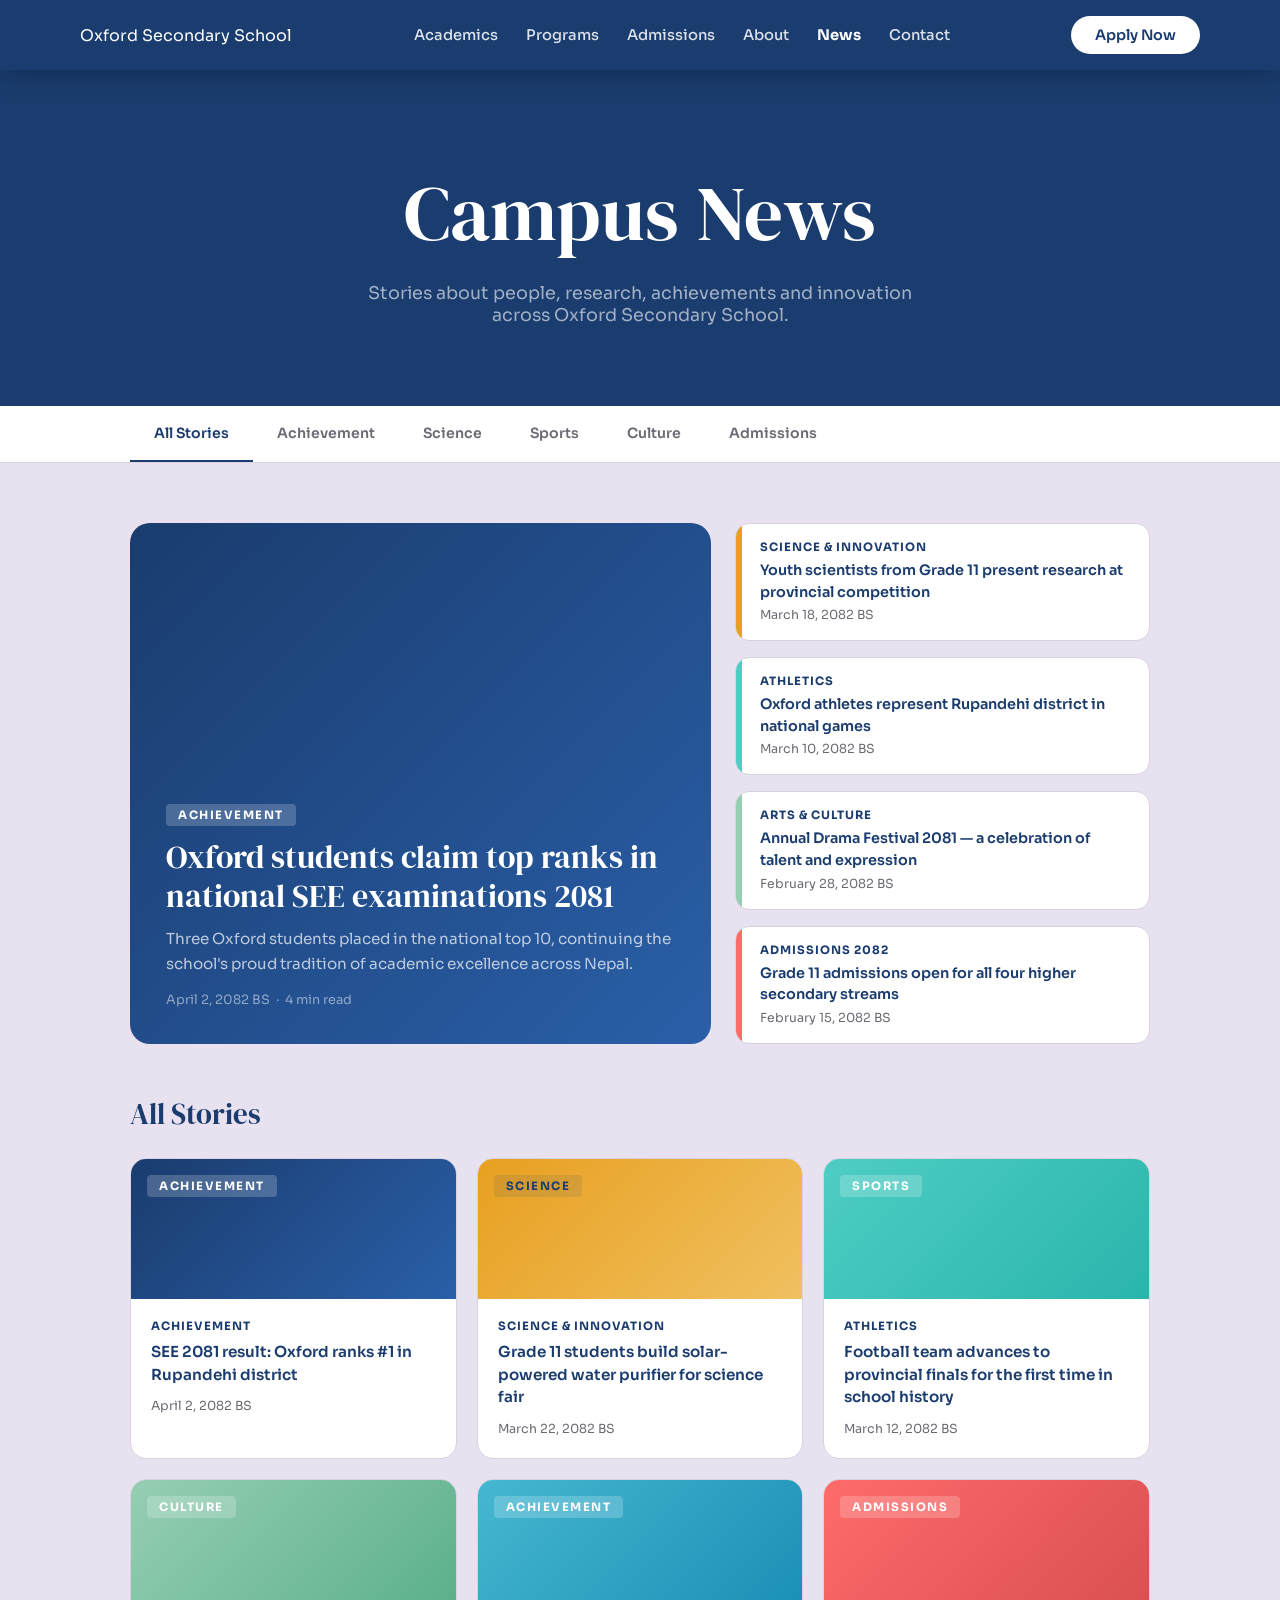
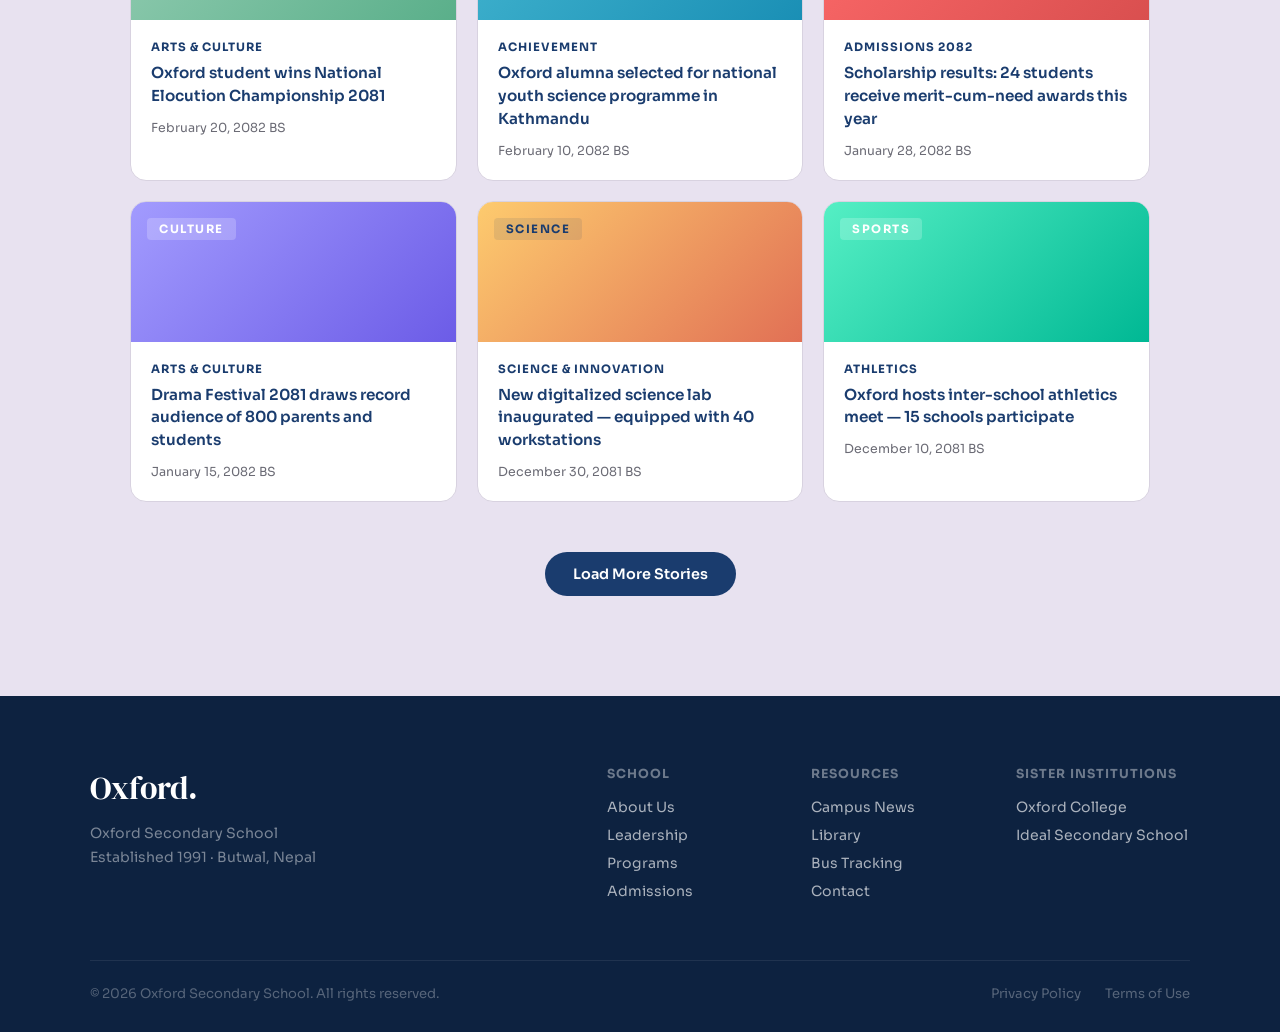
==== news.html @ e087617f "Initial commit" ====
<!DOCTYPE html>
<html lang="en">

<head>
    <meta charset="UTF-8">
    <meta name="viewport" content="width=device-width, initial-scale=1.0">
    <title>Campus News — Oxford Secondary School</title>
    <link rel="preconnect" href="https://fonts.googleapis.com">
    <link rel="preconnect" href="https://fonts.gstatic.com" crossorigin>
    <link
        href="https://fonts.googleapis.com/css2?family=DM+Serif+Display:ital@0;1&family=Sora:wght@300;400;500;600;700&display=swap"
        rel="stylesheet">
    <link rel="stylesheet" href="styles.css">
    <style>
        .news-page-hero {
            background: var(--navy);
            padding: 160px 40px 80px;
            text-align: center;
        }

        .news-page-hero h1 {
            font-size: clamp(3rem, 6vw, 5rem);
            color: white;
            margin-bottom: 16px;
        }

        .news-page-hero p {
            color: rgba(255, 255, 255, 0.6);
            font-size: 1.1rem;
            max-width: 600px;
            margin: 0 auto;
        }

        .filter-bar {
            background: white;
            border-bottom: 1px solid var(--border);
            position: sticky;
            top: 70px;
            z-index: 50;
        }

        .filter-inner {
            max-width: 1100px;
            margin: 0 auto;
            padding: 0 40px;
            display: flex;
            gap: 0;
            overflow-x: auto;
        }

        .filter-btn {
            padding: 18px 24px;
            font-family: var(--font-body);
            font-size: 0.88rem;
            font-weight: 600;
            color: var(--muted);
            border: none;
            background: none;
            border-bottom: 2px solid transparent;
            white-space: nowrap;
            transition: color .2s, border-color .2s;
        }

        .filter-btn:hover {
            color: var(--navy);
        }

        .filter-btn.active {
            color: var(--navy);
            border-bottom-color: var(--navy);
        }

        .news-page-body {
            max-width: 1100px;
            margin: 0 auto;
            padding: 60px 40px 100px;
        }

        .news-featured-row {
            display: grid;
            grid-template-columns: 1.4fr 1fr;
            gap: 24px;
            margin-bottom: 24px;
        }

        .news-featured-img {
            border-radius: 20px;
            overflow: hidden;
            min-height: 380px;
            display: flex;
            flex-direction: column;
            justify-content: flex-end;
            padding: 36px;
            text-decoration: none;
            transition: transform .3s ease;
        }

        .news-featured-img:hover {
            transform: translateY(-4px);
        }

        .news-featured-img h2 {
            color: white;
            font-size: 2rem;
            line-height: 1.2;
        }

        .news-featured-img p {
            color: rgba(255, 255, 255, 0.7);
            margin-top: 12px;
            font-size: 0.95rem;
            line-height: 1.6;
        }

        .news-featured-img .meta {
            color: rgba(255, 255, 255, 0.5);
            font-size: 0.8rem;
            margin-top: 16px;
        }

        .news-sidebar {
            display: flex;
            flex-direction: column;
            gap: 16px;
        }

        .news-sidebar-item {
            display: flex;
            border-radius: 14px;
            overflow: hidden;
            background: white;
            border: 0.5px solid var(--border);
            text-decoration: none;
            color: inherit;
            transition: transform .3s, box-shadow .3s;
        }

        .news-sidebar-item:hover {
            transform: translateX(4px);
            box-shadow: 0 6px 20px rgba(26, 60, 110, 0.07);
        }

        .sidebar-color {
            width: 6px;
            flex-shrink: 0;
        }

        .sidebar-text {
            padding: 16px 18px;
        }

        .sidebar-text .cat {
            font-size: 0.72rem;
            font-weight: 700;
            text-transform: uppercase;
            letter-spacing: 1px;
            color: var(--navy);
            margin-bottom: 6px;
        }

        .sidebar-text h4 {
            font-family: var(--font-body);
            font-weight: 600;
            font-size: 0.9rem;
            color: var(--navy);
            line-height: 1.5;
        }

        .sidebar-text .meta {
            color: var(--muted);
            font-size: 0.78rem;
            margin-top: 6px;
        }

        .all-news-heading {
            font-size: 1.8rem;
            color: var(--navy);
            margin: 50px 0 24px;
        }

        .all-news-grid {
            display: grid;
            grid-template-columns: repeat(3, 1fr);
            gap: 20px;
        }

        .all-news-card {
            background: white;
            border-radius: 16px;
            overflow: hidden;
            border: 0.5px solid var(--border);
            text-decoration: none;
            color: inherit;
            display: block;
            transition: transform .3s, box-shadow .3s;
        }

        .all-news-card:hover {
            transform: translateY(-5px);
            box-shadow: 0 16px 40px rgba(26, 60, 110, 0.08);
        }

        .all-news-card .card-img {
            height: 140px;
            display: flex;
            align-items: flex-end;
            padding: 16px;
        }

        .all-news-card .card-body {
            padding: 20px;
        }

        .all-news-card .card-body .cat {
            font-size: 0.72rem;
            font-weight: 700;
            text-transform: uppercase;
            letter-spacing: 1px;
            color: var(--navy);
            margin-bottom: 8px;
        }

        .all-news-card .card-body h4 {
            font-family: var(--font-body);
            font-weight: 600;
            font-size: 0.95rem;
            color: var(--navy);
            line-height: 1.5;
            margin-bottom: 8px;
        }

        .all-news-card .card-body .meta {
            color: var(--muted);
            font-size: 0.78rem;
        }

        .load-more-wrap {
            text-align: center;
            margin-top: 50px;
        }

        @media(max-width:900px) {
            .news-featured-row {
                grid-template-columns: 1fr;
            }

            .all-news-grid {
                grid-template-columns: repeat(2, 1fr);
            }

            .news-page-hero {
                padding: 140px 24px 60px;
            }
        }

        @media(max-width:600px) {
            .all-news-grid {
                grid-template-columns: 1fr;
            }

            .news-page-body {
                padding: 40px 24px 80px;
            }

            .filter-inner {
                padding: 0 16px;
            }
        }
    </style>
</head>

<body>
    <header class="sticky-nav" id="main-nav">
        <div class="nav-top-bar" id="nav-top-bar">
            <div class="nav-top-inner">
                <span>Information for:</span>
                <a href="#">Students</a><a href="#">Parents</a><a href="#">Alumni</a><a href="#">Staff</a><a
                    href="#">Visitors</a>
            </div>
        </div>
        <div class="nav-main">
            <a href="index.html" class="logo">Oxford Secondary School</a>
            <nav class="nav-links">
                <a href="index.html#programs">Academics</a>
                <a href="index.html#programs">Programs</a>
                <a href="index.html#admissions">Admissions</a>
                <a href="index.html#leadership">About</a>
                <a href="news.html" style="color:white;font-weight:700;">News</a>
                <a href="index.html#contact">Contact</a>
            </nav>
            <a href="index.html#admissions" class="btn-apply">Apply Now</a>
        </div>
    </header>

    <section class="news-page-hero">
        <h1>Campus News</h1>
        <p>Stories about people, research, achievements and innovation across Oxford Secondary School.</p>
    </section>

    <div class="filter-bar">
        <div class="filter-inner">
            <button class="filter-btn active" onclick="filterNews('all',this)">All Stories</button>
            <button class="filter-btn" onclick="filterNews('achievement',this)">Achievement</button>
            <button class="filter-btn" onclick="filterNews('science',this)">Science</button>
            <button class="filter-btn" onclick="filterNews('sports',this)">Sports</button>
            <button class="filter-btn" onclick="filterNews('culture',this)">Culture</button>
            <button class="filter-btn" onclick="filterNews('admissions',this)">Admissions</button>
        </div>
    </div>

    <div class="news-page-body">
        <div class="news-featured-row">
            <a href="#" class="news-featured-img" style="background:linear-gradient(135deg,#1A3C6E 0%,#2a5fa8 100%)">
                <span class="news-category">ACHIEVEMENT</span>
                <h2>Oxford students claim top ranks in national SEE examinations 2081</h2>
                <p>Three Oxford students placed in the national top 10, continuing the school's proud tradition of
                    academic excellence across Nepal.</p>
                <span class="meta">April 2, 2082 BS &nbsp;·&nbsp; 4 min read</span>
            </a>
            <div class="news-sidebar">
                <a href="#" class="news-sidebar-item">
                    <div class="sidebar-color" style="background:#E8A020"></div>
                    <div class="sidebar-text">
                        <p class="cat">Science &amp; Innovation</p>
                        <h4>Youth scientists from Grade 11 present research at provincial competition</h4><span
                            class="meta">March 18, 2082 BS</span>
                    </div>
                </a>
                <a href="#" class="news-sidebar-item">
                    <div class="sidebar-color" style="background:#4ECDC4"></div>
                    <div class="sidebar-text">
                        <p class="cat">Athletics</p>
                        <h4>Oxford athletes represent Rupandehi district in national games</h4><span class="meta">March
                            10, 2082 BS</span>
                    </div>
                </a>
                <a href="#" class="news-sidebar-item">
                    <div class="sidebar-color" style="background:#96CEB4"></div>
                    <div class="sidebar-text">
                        <p class="cat">Arts &amp; Culture</p>
                        <h4>Annual Drama Festival 2081 — a celebration of talent and expression</h4><span
                            class="meta">February 28, 2082 BS</span>
                    </div>
                </a>
                <a href="#" class="news-sidebar-item">
                    <div class="sidebar-color" style="background:#FF6B6B"></div>
                    <div class="sidebar-text">
                        <p class="cat">Admissions 2082</p>
                        <h4>Grade 11 admissions open for all four higher secondary streams</h4><span
                            class="meta">February 15, 2082 BS</span>
                    </div>
                </a>
            </div>
        </div>

        <h2 class="all-news-heading">All Stories</h2>
        <div class="all-news-grid" id="news-grid">
            <a href="#" class="all-news-card" data-category="achievement">
                <div class="card-img" style="background:linear-gradient(135deg,#1A3C6E,#2a5fa8)"><span
                        class="news-category">ACHIEVEMENT</span></div>
                <div class="card-body">
                    <p class="cat">Achievement</p>
                    <h4>SEE 2081 result: Oxford ranks #1 in Rupandehi district</h4><span class="meta">April 2, 2082
                        BS</span>
                </div>
            </a>
            <a href="#" class="all-news-card" data-category="science">
                <div class="card-img" style="background:linear-gradient(135deg,#E8A020,#f0c060)"><span
                        class="news-category" style="color:#1A3C6E;background:rgba(26,60,110,0.1)">SCIENCE</span></div>
                <div class="card-body">
                    <p class="cat">Science &amp; Innovation</p>
                    <h4>Grade 11 students build solar-powered water purifier for science fair</h4><span
                        class="meta">March 22, 2082 BS</span>
                </div>
            </a>
            <a href="#" class="all-news-card" data-category="sports">
                <div class="card-img" style="background:linear-gradient(135deg,#4ECDC4,#2ab5ac)"><span
                        class="news-category">SPORTS</span></div>
                <div class="card-body">
                    <p class="cat">Athletics</p>
                    <h4>Football team advances to provincial finals for the first time in school history</h4><span
                        class="meta">March 12, 2082 BS</span>
                </div>
            </a>
            <a href="#" class="all-news-card" data-category="culture">
                <div class="card-img" style="background:linear-gradient(135deg,#96CEB4,#5aaf8a)"><span
                        class="news-category">CULTURE</span></div>
                <div class="card-body">
                    <p class="cat">Arts &amp; Culture</p>
                    <h4>Oxford student wins National Elocution Championship 2081</h4><span class="meta">February 20,
                        2082 BS</span>
                </div>
            </a>
            <a href="#" class="all-news-card" data-category="achievement">
                <div class="card-img" style="background:linear-gradient(135deg,#45B7D1,#1a8fb5)"><span
                        class="news-category">ACHIEVEMENT</span></div>
                <div class="card-body">
                    <p class="cat">Achievement</p>
                    <h4>Oxford alumna selected for national youth science programme in Kathmandu</h4><span
                        class="meta">February 10, 2082 BS</span>
                </div>
            </a>
            <a href="#" class="all-news-card" data-category="admissions">
                <div class="card-img" style="background:linear-gradient(135deg,#FF6B6B,#d94f4f)"><span
                        class="news-category">ADMISSIONS</span></div>
                <div class="card-body">
                    <p class="cat">Admissions 2082</p>
                    <h4>Scholarship results: 24 students receive merit-cum-need awards this year</h4><span
                        class="meta">January 28, 2082 BS</span>
                </div>
            </a>
            <a href="#" class="all-news-card" data-category="culture">
                <div class="card-img" style="background:linear-gradient(135deg,#A29BFE,#6c5ce7)"><span
                        class="news-category">CULTURE</span></div>
                <div class="card-body">
                    <p class="cat">Arts &amp; Culture</p>
                    <h4>Drama Festival 2081 draws record audience of 800 parents and students</h4><span
                        class="meta">January 15, 2082 BS</span>
                </div>
            </a>
            <a href="#" class="all-news-card" data-category="science">
                <div class="card-img" style="background:linear-gradient(135deg,#FDCB6E,#e17055)"><span
                        class="news-category" style="color:#1A3C6E;background:rgba(26,60,110,0.1)">SCIENCE</span></div>
                <div class="card-body">
                    <p class="cat">Science &amp; Innovation</p>
                    <h4>New digitalized science lab inaugurated — equipped with 40 workstations</h4><span
                        class="meta">December 30, 2081 BS</span>
                </div>
            </a>
            <a href="#" class="all-news-card" data-category="sports">
                <div class="card-img" style="background:linear-gradient(135deg,#55efc4,#00b894)"><span
                        class="news-category">SPORTS</span></div>
                <div class="card-body">
                    <p class="cat">Athletics</p>
                    <h4>Oxford hosts inter-school athletics meet — 15 schools participate</h4><span
                        class="meta">December 10, 2081 BS</span>
                </div>
            </a>
        </div>
        <div class="load-more-wrap">
            <button class="btn-primary" onclick="alert('More stories coming soon!')">Load More Stories</button>
        </div>
    </div>

    <footer class="site-footer">
        <div class="footer-inner">
            <div class="footer-brand"><span class="logo-footer">Oxford.</span>
                <p>Oxford Secondary School<br>Established 1991 · Butwal, Nepal</p>
            </div>
            <div class="footer-links">
                <div class="footer-col">
                    <h4>School</h4><a href="index.html#about">About Us</a><a
                        href="index.html#leadership">Leadership</a><a href="index.html#programs">Programs</a><a
                        href="index.html#admissions">Admissions</a>
                </div>
                <div class="footer-col">
                    <h4>Resources</h4><a href="news.html">Campus News</a><a href="#">Library</a><a href="#">Bus
                        Tracking</a><a href="index.html#contact">Contact</a>
                </div>
                <div class="footer-col">
                    <h4>Sister Institutions</h4><a href="#">Oxford College</a><a href="#">Ideal Secondary School</a>
                </div>
            </div>
        </div>
        <div class="footer-bottom">
            <p>&copy; 2026 Oxford Secondary School. All rights reserved.</p>
            <div class="footer-bottom-links"><a href="#">Privacy Policy</a><a href="#">Terms of Use</a></div>
        </div>
    </footer>

    <script src="script.js"></script>
    <script>
        document.addEventListener("DOMContentLoaded", () => {
            const intro = document.getElementById("intro");
            if (intro) intro.style.display = "none";
            const hp = document.getElementById("homepage");
            if (hp) hp.style.transform = "none";
            const nav = document.getElementById("main-nav");
            if (nav) { nav.classList.remove("transparent"); nav.classList.add("scrolled"); }

        });
        function filterNews(category, btn) {
            document.querySelectorAll(".filter-btn").forEach(b => b.classList.remove("active"));
            btn.classList.add("active");
            document.querySelectorAll(".all-news-card").forEach(card => {
                card.style.display = (category === "all" || card.dataset.category === category) ? "block" : "none";
            });
        }
    </script>
</body>

</html>
---- styles.css ----
/* ============================================================
   OXFORD SECONDARY SCHOOL — styles.css
   ============================================================ */

:root {
  --bg: #E8E2F0;
  --card: #FFFFFF;
  --navy: #1A3C6E;
  --navy-dark: #0D2240;
  --gold: #E8A020;
  --muted: #6B6B75;
  --border: #D8D2E0;
  --font-heading: 'DM Serif Display', serif;
  --font-body: 'Sora', sans-serif;
  --nav-h-top: 44px;
  --nav-h-main: 70px;
}

/* ===================== RESET ===================== */
*,
*::before,
*::after {
  margin: 0;
  padding: 0;
  box-sizing: border-box;
}

html {
  scroll-behavior: smooth;
}

body {
  font-family: var(--font-body);
  background-color: var(--bg);
  color: var(--navy);
  overflow-x: hidden;
  -webkit-font-smoothing: antialiased;
}

h1,
h2,
h3 {
  font-family: var(--font-heading);
  font-weight: 400;
}

a {
  text-decoration: none;
  color: inherit;
}

img {
  max-width: 100%;
  display: block;
}



/* ===================== INTRO OVERLAY ===================== */
.intro-layer {
  position: fixed;
  top: 0;
  left: 0;
  width: 100vw;
  height: 100vh;
  z-index: 1000;
  pointer-events: none;
}

.intro-layer svg {
  transform-origin: center center;
  will-change: transform;
}

/* ===================== HOMEPAGE WRAPPER ===================== */
.homepage {
  min-height: 100vh;
}

/* ===================== STICKY NAV ===================== */
.sticky-nav {
  position: fixed;
  top: 0;
  left: 0;
  width: 100%;
  z-index: 500;
  transition: background 0.35s ease, box-shadow 0.35s ease;
}

/* Top info bar */
.nav-top-bar {
  background: transparent;
  color: rgba(255, 255, 255, 0.85);
  font-size: 0.82rem;
  font-weight: 500;
  transition: max-height 0.35s ease, opacity 0.35s ease, background 0.35s ease;
  max-height: var(--nav-h-top);
  overflow: hidden;
}

.nav-top-inner {
  max-width: 1200px;
  margin: 0 auto;
  padding: 0 40px;
  height: var(--nav-h-top);
  display: flex;
  align-items: center;
  justify-content: center;
  gap: 20px;
}

.nav-top-bar span {
  background: var(--navy-dark);
  padding: 4px 12px;
  border-radius: 20px;
  color: white;
  font-weight: 600;
}

.nav-top-bar a {
  color: rgba(255, 255, 255, 0.85);
  font-weight: 500;
  transition: color .2s;
}

.nav-top-bar a:hover {
  color: white;
}

/* Main nav bar */
.nav-main {
  max-width: 1200px;
  margin: 0 auto;
  padding: 0 40px;
  height: var(--nav-h-main);
  display: flex;
  align-items: center;
  justify-content: space-between;
  gap: 30px;
}

/* Nav states: transparent over hero */
.sticky-nav.transparent {
  background: transparent;
}

.sticky-nav.transparent .nav-top-bar {
  background: rgba(0, 0, 0, 0.45);
}

/* Nav state: scrolled — solid navy */
.sticky-nav.scrolled {
  background: var(--navy);
  box-shadow: 0 4px 30px rgba(0, 0, 0, 0.25);
}

.sticky-nav.scrolled .nav-top-bar {
  max-height: 0;
  opacity: 0;
}

.sticky-nav.scrolled .logo {
  color: white;
}

.sticky-nav.scrolled .nav-links a {
  color: rgba(255, 255, 255, 0.85);
}

.sticky-nav.scrolled .nav-links a:hover {
  color: white;
}

.sticky-nav.scrolled .btn-apply {
  background: white;
  color: var(--navy);
}

/* Logo */
.logo {
  display: flex;
  align-items: center;
}

.nav-logo {
  height: 44px;
  object-fit: contain;
}

/* Nav links */
.nav-links {
  display: flex;
  gap: 28px;
  font-size: 0.92rem;
  font-weight: 500;
}

.nav-links a {
  color: rgba(255, 255, 255, 0.9);
  transition: opacity 0.2s;
}

.nav-links a:hover {
  opacity: 0.7;
}

/* Apply button */
.btn-apply {
  background: white;
  color: var(--navy);
  padding: 10px 24px;
  border-radius: 50px;
  font-weight: 600;
  font-size: 0.9rem;
  white-space: nowrap;
  transition: transform .2s, background .35s, color .35s, box-shadow .2s;
}

.btn-apply:hover {
  transform: translateY(-2px);
  box-shadow: 0 6px 20px rgba(0, 0, 0, 0.2);
}

/* ===================== HERO SECTION ===================== */
.hero-section {
  position: relative;
  width: 100%;
  height: 100vh;
  min-height: 600px;
  overflow: hidden;
  display: flex;
  align-items: center;
  justify-content: center;
  padding-bottom: 0;
}

.hero-video-wrap {
  position: absolute;
  inset: 0;
  z-index: 0;
}

.hero-video {
  width: 100%;
  height: 100%;
  object-fit: cover;
  display: block;
}

/* Fallback gradient when no video */
.hero-video-fallback {
  position: absolute;
  inset: 0;
  background: linear-gradient(160deg, #0D2240 0%, #1A3C6E 45%, #2a5fa8 100%);
  z-index: -1;
}

.hero-overlay {
  position: absolute;
  inset: 0;
  background: linear-gradient(to bottom,
      rgba(0, 0, 0, 0.25) 0%,
      rgba(0, 0, 0, 0.15) 50%,
      rgba(0, 0, 0, 0.6) 100%);
  z-index: 1;
}

.hero-text {
  position: relative;
  z-index: 2;
  padding: 0 8%;
  text-align: center;
  will-change: transform;
}

.hero-text h1 {
  font-family: var(--font-heading);
  font-size: clamp(3.5rem, 8vw, 8rem);
  color: white;
  line-height: 1.0;
  text-shadow: 0 4px 30px rgba(0, 0, 0, 0.3);
  letter-spacing: -0.01em;
}

/* ===================== MISSION SECTION ===================== */
.mission-section {
  background: white;
  padding: 100px 20px;
}

.mission-inner {
  max-width: 820px;
  margin: 0 auto;
  text-align: center;
}

.mission-inner h2 {
  font-size: clamp(2.2rem, 4vw, 3.5rem);
  margin-bottom: 32px;
  color: var(--navy);
}

.mission-inner p {
  font-size: 1.2rem;
  line-height: 1.8;
  color: #333;
}

/* ===================== STATS SECTION ===================== */
.stats-section {
  background: var(--bg);
  padding: 60px 40px;
  border-top: 1px solid var(--border);
  border-bottom: 1px solid var(--border);
}

.stats-grid {
  max-width: 1000px;
  margin: 0 auto;
  display: grid;
  grid-template-columns: repeat(4, 1fr);
  gap: 20px;
  text-align: center;
}

.stat-item h3 {
  font-size: 2.8rem;
  color: var(--navy);
}

.stat-item p {
  font-size: 0.82rem;
  text-transform: uppercase;
  letter-spacing: 1px;
  color: var(--muted);
  font-weight: 600;
  margin-top: 6px;
}

/* ===================== PROGRAMS SECTION ===================== */
.programs-section {
  background: var(--navy);
  padding: 100px 40px;
  color: white;
}

.section-header {
  max-width: 1100px;
  margin: 0 auto 50px;
}

.programs-section .section-header h2 {
  font-size: clamp(2rem, 3.5vw, 3rem);
  color: white;
  margin-bottom: 12px;
}

.programs-section .section-header p {
  color: rgba(255, 255, 255, 0.7);
  font-size: 1.05rem;
}

.programs-grid {
  max-width: 1100px;
  margin: 0 auto;
  display: grid;
  grid-template-columns: repeat(4, 1fr);
  gap: 24px;
}

/* Uiverse Card Styles */
.uiverse-card {
  --font-color: #323232;
  --font-color-sub: #666;
  --bg-color: #fff;
  --main-color: #323232;
  --main-focus: var(--navy);
  width: 100%;
  height: 100%;
  background: var(--bg-color);
  border: 2px solid var(--main-color);
  box-shadow: 4px 4px var(--main-color);
  border-radius: 5px;
  display: flex;
  flex-direction: column;
  justify-content: flex-start;
  padding: 24px;
  gap: 12px;
  font-family: var(--font-body);
  transition: all 0.2s ease;
  color: var(--font-color);
}

.uiverse-card:hover {
  transform: translateY(-4px);
  box-shadow: 6px 6px var(--main-color);
}

.uiverse-card.wide {
  grid-column: span 4;
}

.uiverse-card .card-img {
  display: flex;
  align-items: center;
  justify-content: flex-start;
  margin-bottom: 8px;
}

.uiverse-card .card-img .img {
  width: 40px;
  height: 40px;
  border-radius: 5px;
  border: 2px solid var(--main-color);
  box-shadow: 2px 2px var(--main-color);
}

.uiverse-card .card-title {
  font-size: 1.15rem;
  font-weight: 700;
  text-align: left;
  line-height: 1.3;
}

.uiverse-card .card-subtitle {
  font-size: 0.95rem;
  font-weight: 500;
  color: var(--font-color-sub);
  line-height: 1.5;
}

.stream-tags {
  display: flex;
  flex-wrap: wrap;
  gap: 8px;
  margin-top: auto;
  padding-top: 10px;
}

.stream-tags span {
  background: white;
  color: var(--navy);
  border: 2px solid var(--main-color);
  box-shadow: 2px 2px var(--main-color);
  padding: 6px 16px;
  border-radius: 4px;
  font-size: 0.82rem;
  font-weight: 700;
}

/* ===================== CO-CURRICULAR ===================== */
.cocurr-section {
  background: var(--navy);
  padding: 100px 40px;
  color: white;
}

.cocurr-inner {
  max-width: 1100px;
  margin: 0 auto;
  display: grid;
  grid-template-columns: 1fr 1fr;
  gap: 80px;
  align-items: center;
}

.cocurr-text .label-pill {
  display: inline-block;
  background: rgba(255, 255, 255, 0.15);
  color: rgba(255, 255, 255, 0.9);
  padding: 6px 16px;
  border-radius: 50px;
  font-size: 0.78rem;
  font-weight: 600;
  letter-spacing: 1px;
  text-transform: uppercase;
  margin-bottom: 20px;
}

.cocurr-text h2 {
  font-size: clamp(2rem, 3vw, 2.8rem);
  color: white;
  margin-bottom: 20px;
}

.cocurr-text p {
  color: rgba(255, 255, 255, 0.75);
  font-size: 1.05rem;
  line-height: 1.8;
  margin-bottom: 30px;
}

.activity-list {
  display: flex;
  flex-wrap: wrap;
  gap: 10px;
}

.activity-list span {
  background: rgba(255, 255, 255, 0.1);
  color: rgba(255, 255, 255, 0.85);
  border: 1px solid rgba(255, 255, 255, 0.2);
  padding: 7px 18px;
  border-radius: 50px;
  font-size: 0.85rem;
  font-weight: 500;
}

.cocurr-visual {
  display: grid;
  grid-template-columns: 1fr 1fr;
  gap: 20px;
}

/* ===================== ADMISSIONS ===================== */
.admissions-section {
  background: var(--bg);
  padding: 100px 40px;
}

.admissions-inner {
  max-width: 1100px;
  margin: 0 auto;
  display: grid;
  grid-template-columns: 1fr 1fr;
  gap: 80px;
  align-items: start;
}

.label-pill {
  display: inline-block;
  background: var(--navy);
  color: white;
  padding: 6px 16px;
  border-radius: 50px;
  font-size: 0.78rem;
  font-weight: 600;
  letter-spacing: 1px;
  text-transform: uppercase;
  margin-bottom: 20px;
}

.label-pill.light {
  background: rgba(26, 60, 110, 0.1);
  color: var(--navy);
}

.label-pill.dark-pill {
  background: var(--navy-dark);
  color: white;
}

.admit-text h2 {
  font-size: clamp(2rem, 3vw, 2.8rem);
  margin-bottom: 20px;
  color: var(--navy);
}

.admit-text p {
  color: var(--muted);
  font-size: 1.05rem;
  line-height: 1.8;
  margin-bottom: 30px;
}

.admit-actions {
  display: flex;
  gap: 14px;
  flex-wrap: wrap;
}

.btn-primary {
  display: inline-block;
  background: var(--navy);
  color: white;
  padding: 13px 28px;
  border-radius: 50px;
  font-weight: 600;
  font-size: 0.9rem;
  transition: transform .2s, background .2s, box-shadow .2s;
  border: none;
  font-family: var(--font-body);
}

.btn-primary:hover {
  transform: translateY(-2px);
  background: var(--navy-dark);
  box-shadow: 0 6px 20px rgba(26, 60, 110, 0.2);
}

.btn-primary.large {
  padding: 16px 36px;
  font-size: 1rem;
}

.btn-outline-dark {
  display: inline-block;
  border: 1.5px solid var(--navy);
  color: var(--navy);
  padding: 13px 28px;
  border-radius: 50px;
  font-weight: 600;
  font-size: 0.9rem;
  transition: background .2s, color .2s;
}

.btn-outline-dark:hover {
  background: var(--navy);
  color: white;
}

.btn-ghost {
  display: inline-block;
  color: rgba(255, 255, 255, 0.7);
  font-size: 0.95rem;
  font-weight: 500;
  transition: color .2s;
}

.btn-ghost:hover {
  color: white;
}

.admit-steps {
  display: flex;
  flex-direction: column;
  gap: 24px;
  padding-top: 10px;
}

.step {
  display: flex;
  align-items: flex-start;
  gap: 20px;
  padding: 24px;
  background: white;
  border-radius: 14px;
  border: 0.5px solid var(--border);
  transition: transform .2s, box-shadow .2s;
}

.step:hover {
  transform: translateX(6px);
  box-shadow: 0 6px 20px rgba(26, 60, 110, 0.06);
}

.step span {
  font-family: var(--font-heading);
  font-size: 2rem;
  color: var(--gold);
  line-height: 1;
  flex-shrink: 0;
  width: 44px;
}

.step p {
  color: var(--navy);
  font-weight: 500;
  font-size: 0.95rem;
  line-height: 1.5;
  padding-top: 6px;
}

/* ===================== LEADERSHIP ===================== */
.leadership-section {
  background: white;
  padding: 100px 40px;
}

.leadership-grid {
  max-width: 1100px;
  margin: 0 auto;
  display: grid;
  grid-template-columns: repeat(3, 1fr);
  gap: 24px;
}

.leader-card {
  background: var(--bg);
  border-radius: 20px;
  padding: 40px 30px;
  text-align: center;
  border: 0.5px solid var(--border);
  transition: transform .3s ease, box-shadow .3s ease;
}

.leader-card:hover {
  transform: translateY(-6px);
  box-shadow: 0 16px 40px rgba(26, 60, 110, 0.08);
}

.leader-card.featured {
  background: var(--navy);
  border-color: var(--navy);
}

.leader-card.featured .leader-info h3 {
  color: white;
}

.leader-card.featured .leader-info .role {
  color: rgba(255, 255, 255, 0.7);
}

.avatar-wrap {
  width: 110px;
  height: 110px;
  margin: 0 auto 24px;
  border-radius: 50%;
  overflow: hidden;
  border: 3px solid white;
  box-shadow: 0 6px 20px rgba(0, 0, 0, 0.1);
}

.avatar {
  width: 100%;
  height: 100%;
}

.leader-info h3 {
  font-family: var(--font-body);
  font-weight: 600;
  font-size: 1.1rem;
  color: var(--navy);
  margin-bottom: 6px;
}

.leader-info .role {
  font-size: 0.88rem;
  color: var(--muted);
  font-weight: 500;
}

/* ===================== CAMPUS NEWS ===================== */
.news-section {
  background: var(--bg);
  padding: 100px 40px;
}

.news-grid {
  max-width: 1100px;
  margin: 0 auto 40px;
  display: grid;
  grid-template-columns: 1fr 1fr;
  grid-template-rows: auto;
  gap: 20px;
}

.news-card {
  display: block;
  border-radius: 16px;
  overflow: hidden;
  background: white;
  border: 0.5px solid var(--border);
  transition: transform .3s ease, box-shadow .3s ease;
  text-decoration: none;
  color: inherit;
}

.news-card:hover {
  transform: translateY(-5px);
  box-shadow: 0 16px 40px rgba(26, 60, 110, 0.08);
}

.news-card.featured-news {
  grid-row: span 2;
}

.news-img-wrap {
  width: 100%;
  min-height: 280px;
  display: flex;
  flex-direction: column;
  justify-content: flex-end;
  padding: 28px;
  position: relative;
}

.news-img-wrap.small {
  min-height: 110px;
}

.news-category {
  display: inline-block;
  background: rgba(255, 255, 255, 0.2);
  color: white;
  font-size: 0.72rem;
  font-weight: 700;
  letter-spacing: 1.5px;
  padding: 4px 12px;
  border-radius: 4px;
  margin-bottom: 12px;
  align-self: flex-start;
}

.news-category.dark {
  color: var(--navy);
  background: rgba(26, 60, 110, 0.1);
}

.news-card.featured-news .news-img-wrap h3 {
  color: white;
  font-size: 1.7rem;
  line-height: 1.2;
  text-shadow: 0 2px 10px rgba(0, 0, 0, 0.3);
}

.news-body {
  padding: 20px 24px;
}

.news-cat-text {
  font-size: 0.78rem;
  font-weight: 700;
  text-transform: uppercase;
  letter-spacing: 1px;
  color: var(--navy);
  margin-bottom: 8px;
}

.news-body h4 {
  font-family: var(--font-body);
  font-weight: 600;
  font-size: 0.95rem;
  color: var(--navy);
  line-height: 1.5;
}

.news-cta {
  text-align: center;
}

/* ===================== BUS BANNER ===================== */
.bus-banner {
  background: var(--gold);
  padding: 60px 40px;
}

.bus-inner {
  max-width: 1100px;
  margin: 0 auto;
  display: flex;
  align-items: center;
  justify-content: space-between;
  gap: 40px;
}

.bus-text h2 {
  font-size: clamp(1.8rem, 3vw, 2.6rem);
  color: var(--navy);
  margin-bottom: 8px;
}

.bus-text p {
  color: rgba(26, 60, 110, 0.75);
  font-size: 1rem;
  max-width: 500px;
}

.btn-secondary {
  background: var(--navy);
  color: white;
  padding: 14px 32px;
  border-radius: 50px;
  font-weight: 600;
  font-size: 0.9rem;
  border: none;
  font-family: var(--font-body);
  white-space: nowrap;
  flex-shrink: 0;
  transition: transform .2s, box-shadow .2s;
}

.btn-secondary:hover {
  transform: translateY(-2px);
  box-shadow: 0 6px 20px rgba(0, 0, 0, 0.15);
}

/* ===================== CONTACT ===================== */
.contact-section {
  background: var(--navy);
  padding: 100px 40px;
  color: white;
}

.contact-inner {
  max-width: 1100px;
  margin: 0 auto;
  display: grid;
  grid-template-columns: 1fr 1fr;
  gap: 80px;
  align-items: center;
}

.contact-text h2 {
  font-size: clamp(2rem, 3.5vw, 3rem);
  color: white;
  margin-bottom: 12px;
}

.contact-text>p {
  color: rgba(255, 255, 255, 0.6);
  font-size: 1rem;
  line-height: 1.7;
  margin-bottom: 36px;
}

.contact-details {
  display: flex;
  flex-direction: column;
  gap: 20px;
}

.contact-item {
  display: flex;
  flex-direction: column;
  gap: 4px;
}

.contact-item strong {
  font-size: 0.78rem;
  text-transform: uppercase;
  letter-spacing: 1px;
  color: rgba(255, 255, 255, 0.5);
  font-weight: 600;
}

.contact-item a {
  color: white;
  font-size: 1rem;
  font-weight: 400;
  transition: opacity .2s;
}

.contact-item a:hover {
  opacity: 0.7;
}

.contact-cta {
  display: flex;
  flex-direction: column;
  gap: 16px;
  align-items: flex-start;
}

.contact-cta .btn-primary {
  background: white;
  color: var(--navy);
}

.contact-cta .btn-primary:hover {
  background: var(--bg);
}

/* ===================== FOOTER ===================== */
.site-footer {
  background: var(--navy-dark);
  padding: 70px 40px 30px;
}

.footer-inner {
  max-width: 1100px;
  margin: 0 auto 50px;
  display: grid;
  grid-template-columns: 1.5fr 2fr;
  gap: 80px;
}

.footer-brand .logo-footer {
  font-family: var(--font-heading);
  font-size: 2rem;
  color: white;
  display: block;
  margin-bottom: 12px;
}

.footer-brand p {
  color: rgba(255, 255, 255, 0.45);
  font-size: 0.88rem;
  line-height: 1.7;
}

.footer-links {
  display: grid;
  grid-template-columns: repeat(3, 1fr);
  gap: 30px;
}

.footer-col h4 {
  font-family: var(--font-body);
  font-size: 0.78rem;
  font-weight: 700;
  letter-spacing: 1px;
  text-transform: uppercase;
  color: rgba(255, 255, 255, 0.4);
  margin-bottom: 16px;
}

.footer-col a {
  display: block;
  color: rgba(255, 255, 255, 0.65);
  font-size: 0.88rem;
  margin-bottom: 10px;
  transition: color .2s;
}

.footer-col a:hover {
  color: white;
}

.footer-bottom {
  max-width: 1100px;
  margin: 0 auto;
  padding-top: 24px;
  border-top: 1px solid rgba(255, 255, 255, 0.08);
  display: flex;
  justify-content: space-between;
  align-items: center;
}

.footer-bottom p {
  color: rgba(255, 255, 255, 0.3);
  font-size: 0.82rem;
}

.footer-bottom-links {
  display: flex;
  gap: 24px;
}

.footer-bottom-links a {
  color: rgba(255, 255, 255, 0.3);
  font-size: 0.82rem;
  transition: color .2s;
}

.footer-bottom-links a:hover {
  color: rgba(255, 255, 255, 0.6);
}

/* ===================== RESPONSIVE ===================== */
@media (max-width: 1000px) {
  .programs-grid {
    grid-template-columns: repeat(2, 1fr);
  }

  .uiverse-card.wide {
    grid-column: span 2;
  }

  .cocurr-inner {
    grid-template-columns: 1fr;
    gap: 50px;
  }

  .admissions-inner {
    grid-template-columns: 1fr;
    gap: 50px;
  }

  .contact-inner {
    grid-template-columns: 1fr;
    gap: 50px;
  }

  .footer-inner {
    grid-template-columns: 1fr;
    gap: 40px;
  }

  .stats-grid {
    grid-template-columns: repeat(2, 1fr);
  }

  .leadership-grid {
    grid-template-columns: 1fr 1fr;
  }

  .news-grid {
    grid-template-columns: 1fr;
  }

  .news-card.featured-news {
    grid-row: span 1;
  }
}

@media (max-width: 700px) {
  .nav-links {
    display: none;
  }

  .nav-main {
    padding: 0 20px;
  }

  .nav-top-inner {
    padding: 0 20px;
  }

  .hero-text h1 {
    font-size: 3rem;
  }

  .hero-text {
    padding: 0 5%;
    text-align: center;
  }

  .programs-grid {
    grid-template-columns: 1fr;
  }

  .uiverse-card.wide {
    grid-column: span 1;
  }

  .leadership-grid {
    grid-template-columns: 1fr;
  }

  .bus-inner {
    flex-direction: column;
    text-align: center;
  }

  .footer-links {
    grid-template-columns: 1fr 1fr;
  }

  .footer-bottom {
    flex-direction: column;
    gap: 12px;
    text-align: center;
  }

  .mission-section,
  .programs-section,
  .cocurr-section,
  .admissions-section,
  .leadership-section,
  .news-section,
  .contact-section {
    padding: 70px 24px;
  }
}
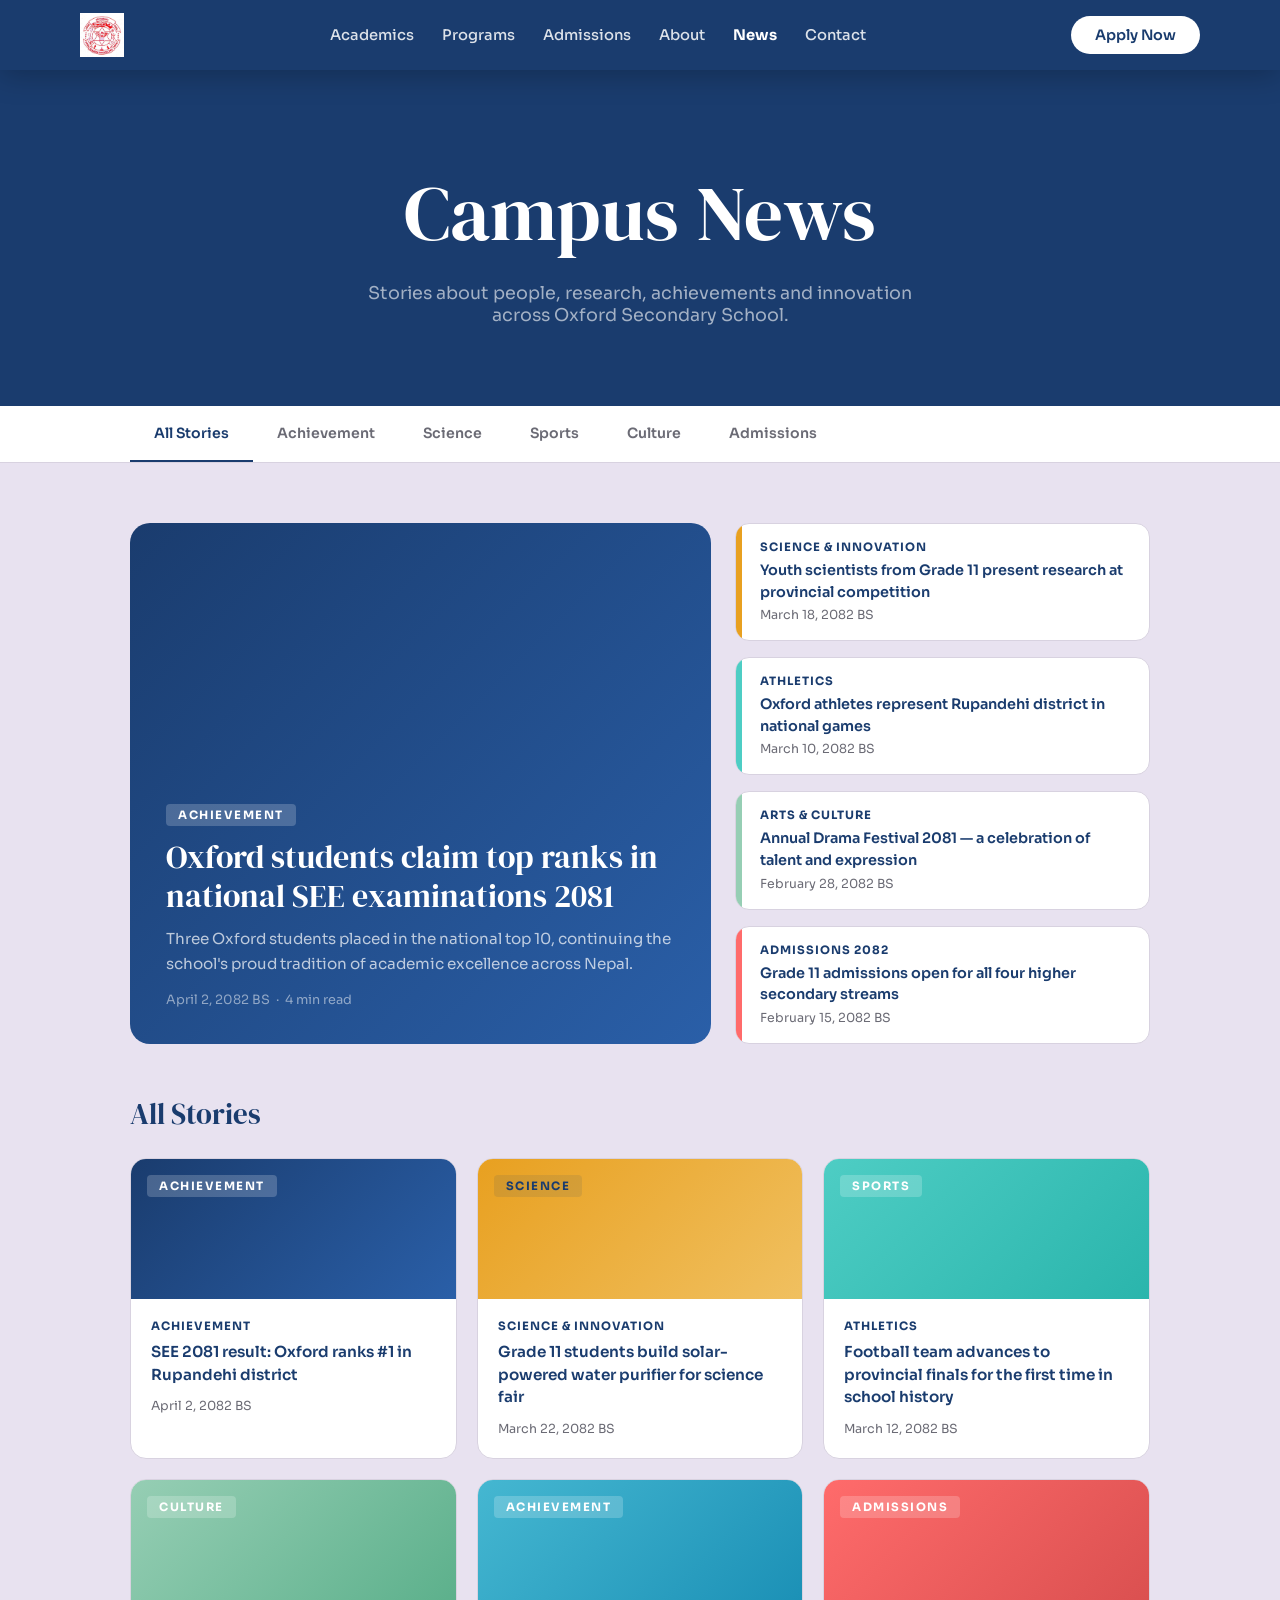
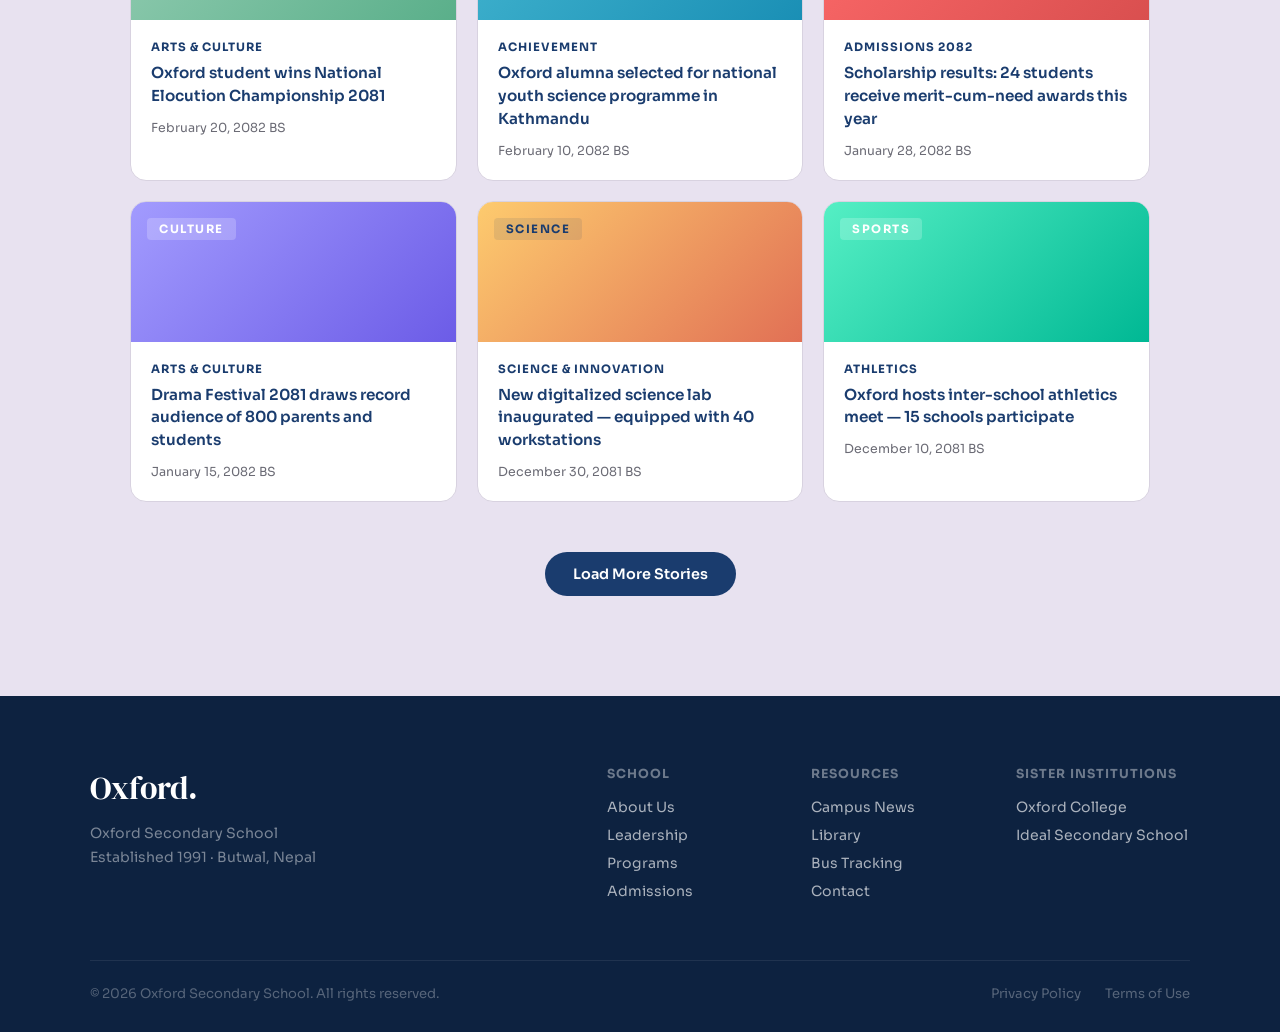
==== commit 4bb1dd95: "mobilefirst" ====
--- a/news.html
+++ b/news.html
@@ -279,7 +279,7 @@
             </div>
         </div>
         <div class="nav-main">
-            <a href="index.html" class="logo">Oxford Secondary School</a>
+            <a href="index.html" class="logo"><img src="Images/logo.png" alt="Oxford Secondary School" class="nav-logo"></a>
             <nav class="nav-links">
                 <a href="index.html#programs">Academics</a>
                 <a href="index.html#programs">Programs</a>
@@ -288,9 +288,28 @@
                 <a href="news.html" style="color:white;font-weight:700;">News</a>
                 <a href="index.html#contact">Contact</a>
             </nav>
-            <a href="index.html#admissions" class="btn-apply">Apply Now</a>
+            <div class="nav-actions">
+                <a href="index.html#admissions" class="btn-apply">Apply Now</a>
+                <div class="hamburger" id="hamburger">
+                    <span></span>
+                    <span></span>
+                    <span></span>
+                </div>
+            </div>
         </div>
     </header>
+
+    <!-- Mobile Menu Overlay -->
+    <div class="mobile-menu" id="mobile-menu">
+        <nav class="mobile-nav-links">
+            <a href="index.html#programs">Academics</a>
+            <a href="index.html#programs">Programs</a>
+            <a href="index.html#admissions">Admissions</a>
+            <a href="index.html#leadership">About</a>
+            <a href="news.html">News</a>
+            <a href="index.html#contact">Contact</a>
+        </nav>
+    </div>
 
     <section class="news-page-hero">
         <h1>Campus News</h1>
--- a/styles.css
+++ b/styles.css
@@ -219,6 +219,87 @@
 .btn-apply:hover {
   transform: translateY(-2px);
   box-shadow: 0 6px 20px rgba(0, 0, 0, 0.2);
+}
+
+/* Nav Actions Container */
+.nav-actions {
+  display: flex;
+  align-items: center;
+  gap: 16px;
+}
+
+/* Hamburger Icon */
+.hamburger {
+  display: none;
+  flex-direction: column;
+  justify-content: space-between;
+  width: 28px;
+  height: 20px;
+  cursor: pointer;
+  z-index: 1100;
+}
+
+.hamburger span {
+  display: block;
+  width: 100%;
+  height: 2px;
+  background-color: white;
+  border-radius: 2px;
+  transition: all 0.3s ease;
+}
+
+.hamburger.active span:nth-child(1) {
+  transform: translateY(9px) rotate(45deg);
+}
+
+.hamburger.active span:nth-child(2) {
+  opacity: 0;
+}
+
+.hamburger.active span:nth-child(3) {
+  transform: translateY(-9px) rotate(-45deg);
+}
+
+/* Mobile Menu Overlay */
+.mobile-menu {
+  position: fixed;
+  top: 0;
+  left: 0;
+  width: 100%;
+  height: 100vh;
+  background: var(--navy);
+  z-index: 1050;
+  display: flex;
+  align-items: center;
+  justify-content: center;
+  opacity: 0;
+  visibility: hidden;
+  transition: opacity 0.3s ease, visibility 0.3s ease;
+}
+
+.mobile-menu.open {
+  opacity: 1;
+  visibility: visible;
+}
+
+.mobile-nav-links {
+  display: flex;
+  flex-direction: column;
+  align-items: center;
+  gap: 30px;
+}
+
+.mobile-nav-links a {
+  color: white;
+  font-size: 1.5rem;
+  font-weight: 600;
+  font-family: var(--font-heading);
+  opacity: 0.8;
+  transition: opacity 0.2s;
+}
+
+.mobile-nav-links a:hover {
+  opacity: 1;
 }
 
 /* ===================== HERO SECTION ===================== */
@@ -1090,16 +1171,29 @@
     display: none;
   }
 
+  .hamburger {
+    display: flex;
+  }
+
   .nav-main {
-    padding: 0 20px;
+    padding: 0 16px;
   }
 
   .nav-top-inner {
-    padding: 0 20px;
+    padding: 0 16px;
+    justify-content: flex-start;
+    overflow-x: auto;
+    white-space: nowrap;
+    -webkit-overflow-scrolling: touch;
+    scrollbar-width: none; /* Hide scrollbar for clean look */
+  }
+
+  .nav-top-inner::-webkit-scrollbar {
+    display: none;
   }
 
   .hero-text h1 {
-    font-size: 3rem;
+    font-size: clamp(2.5rem, 10vw, 4rem);
   }
 
   .hero-text {
@@ -1113,6 +1207,10 @@
 
   .uiverse-card.wide {
     grid-column: span 1;
+  }
+
+  .cocurr-visual {
+    grid-template-columns: 1fr;
   }
 
   .leadership-grid {
@@ -1141,6 +1239,6 @@
   .leadership-section,
   .news-section,
   .contact-section {
-    padding: 70px 24px;
+    padding: 50px 16px;
   }
 }
